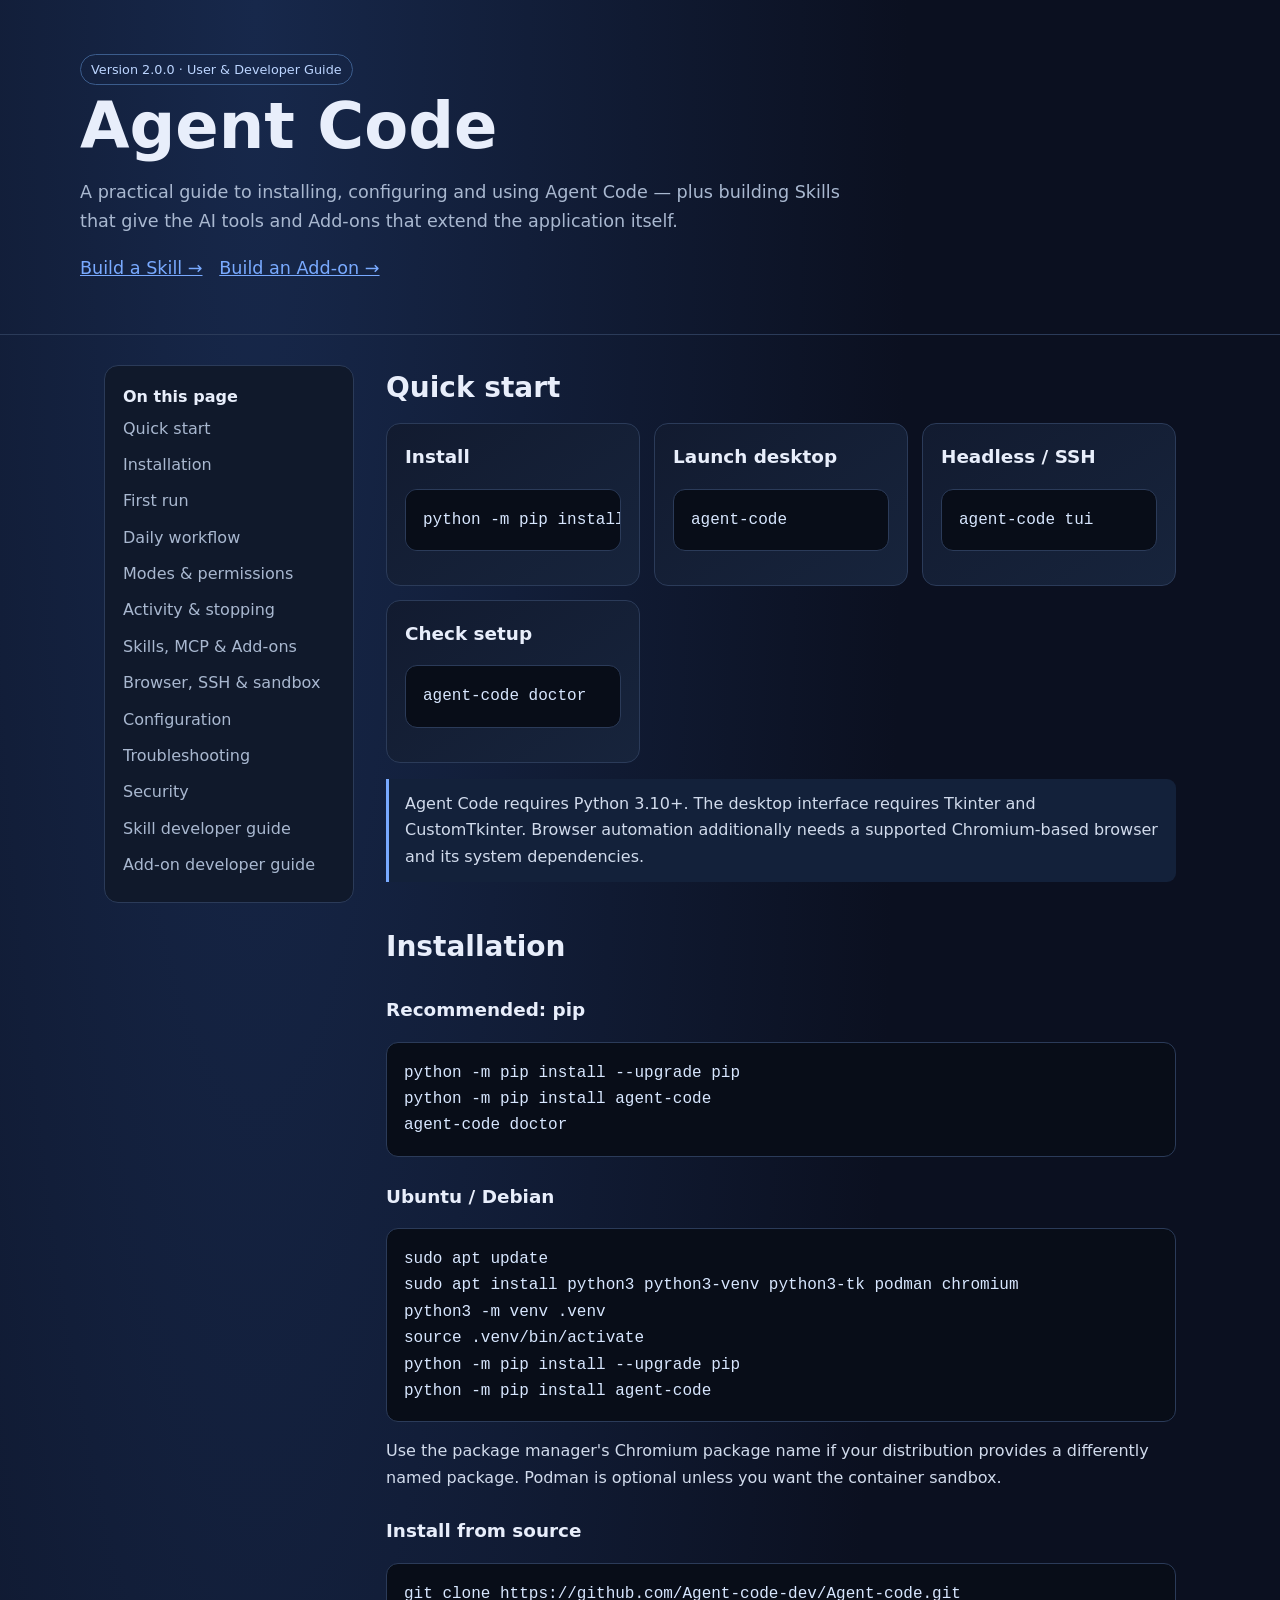
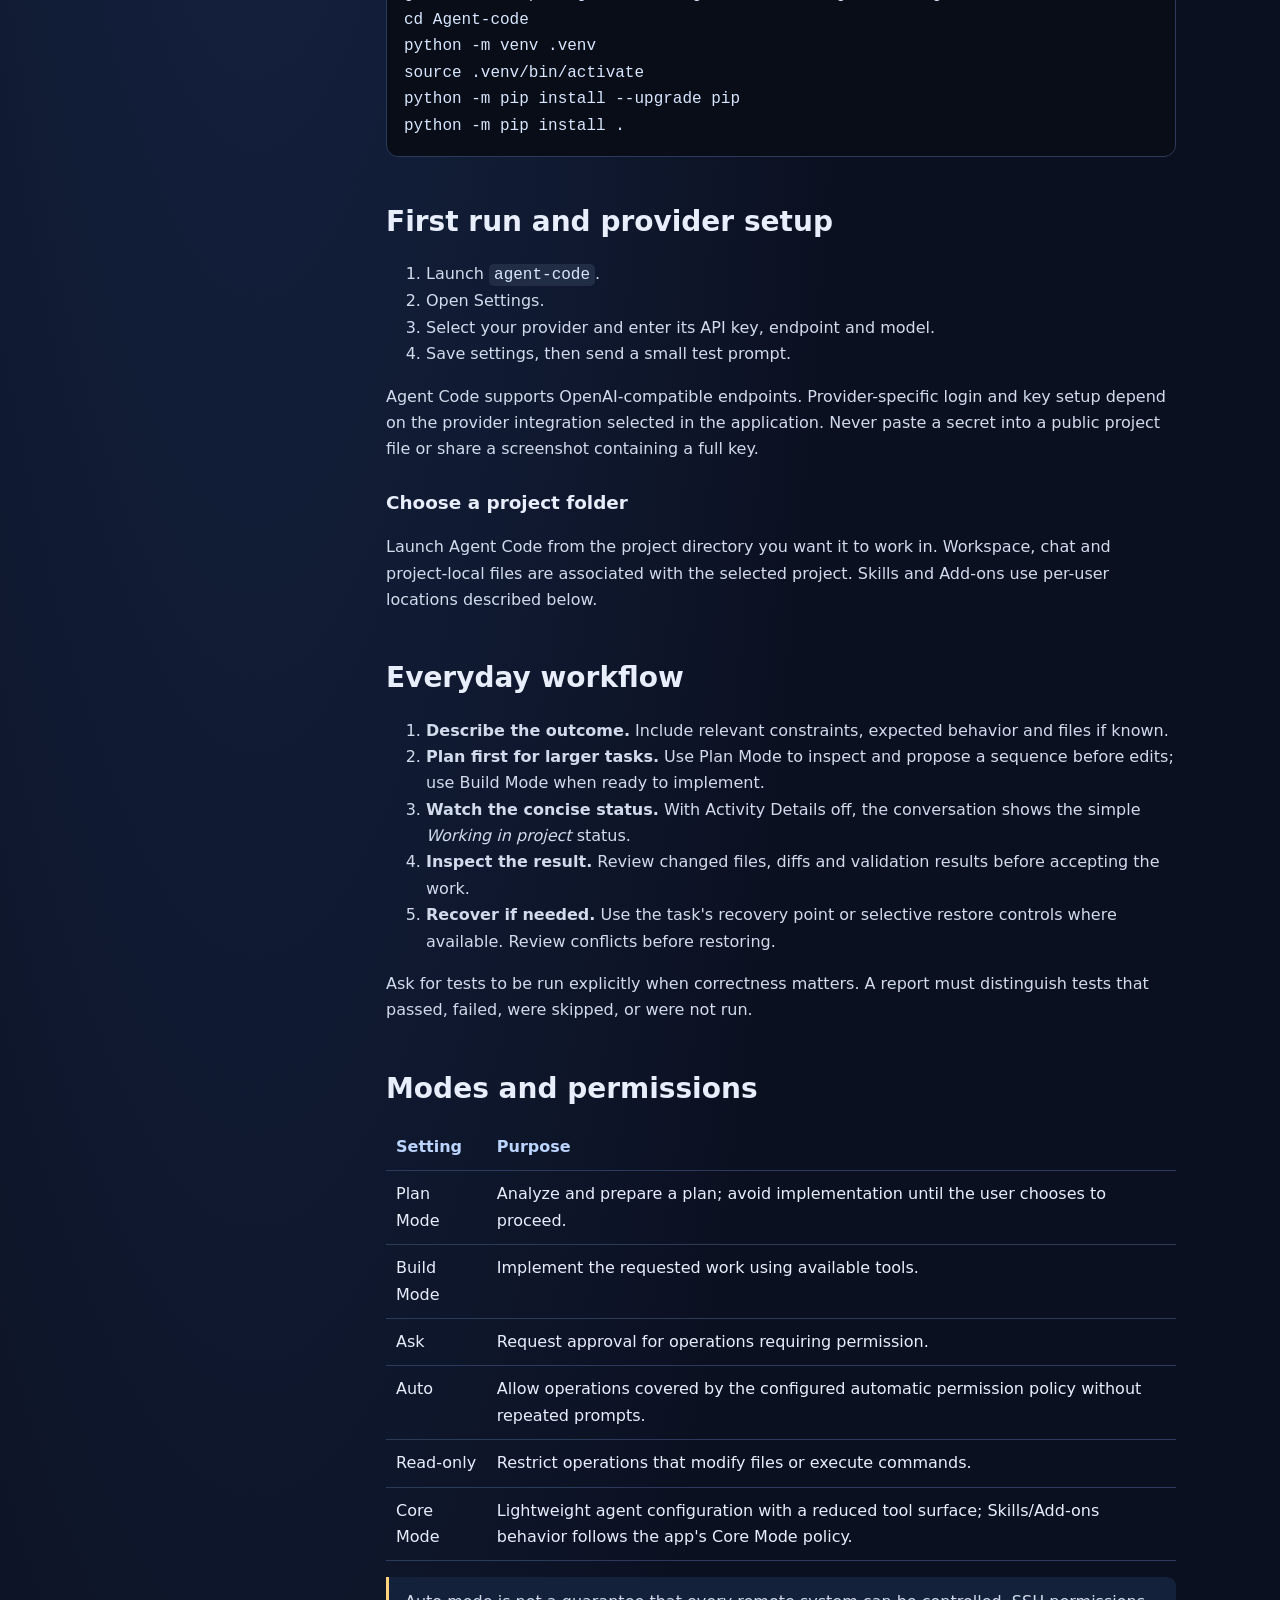
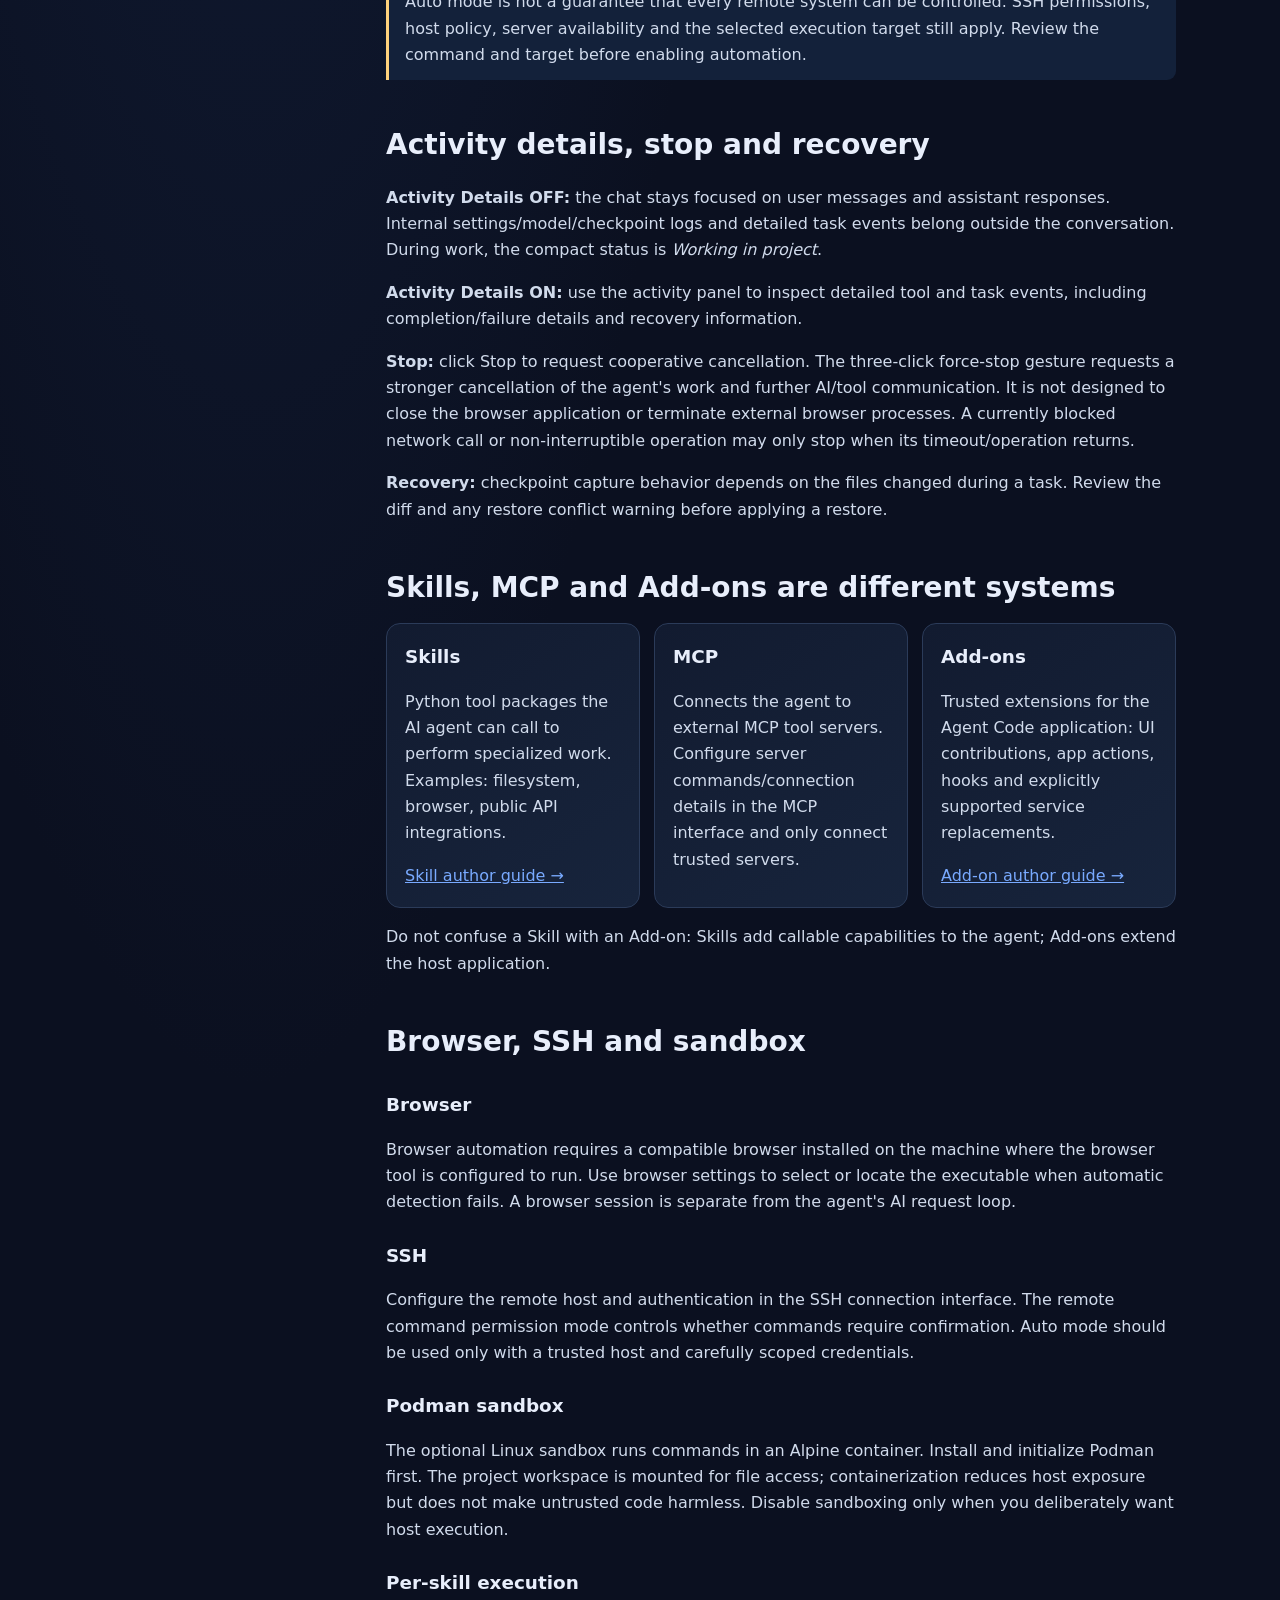
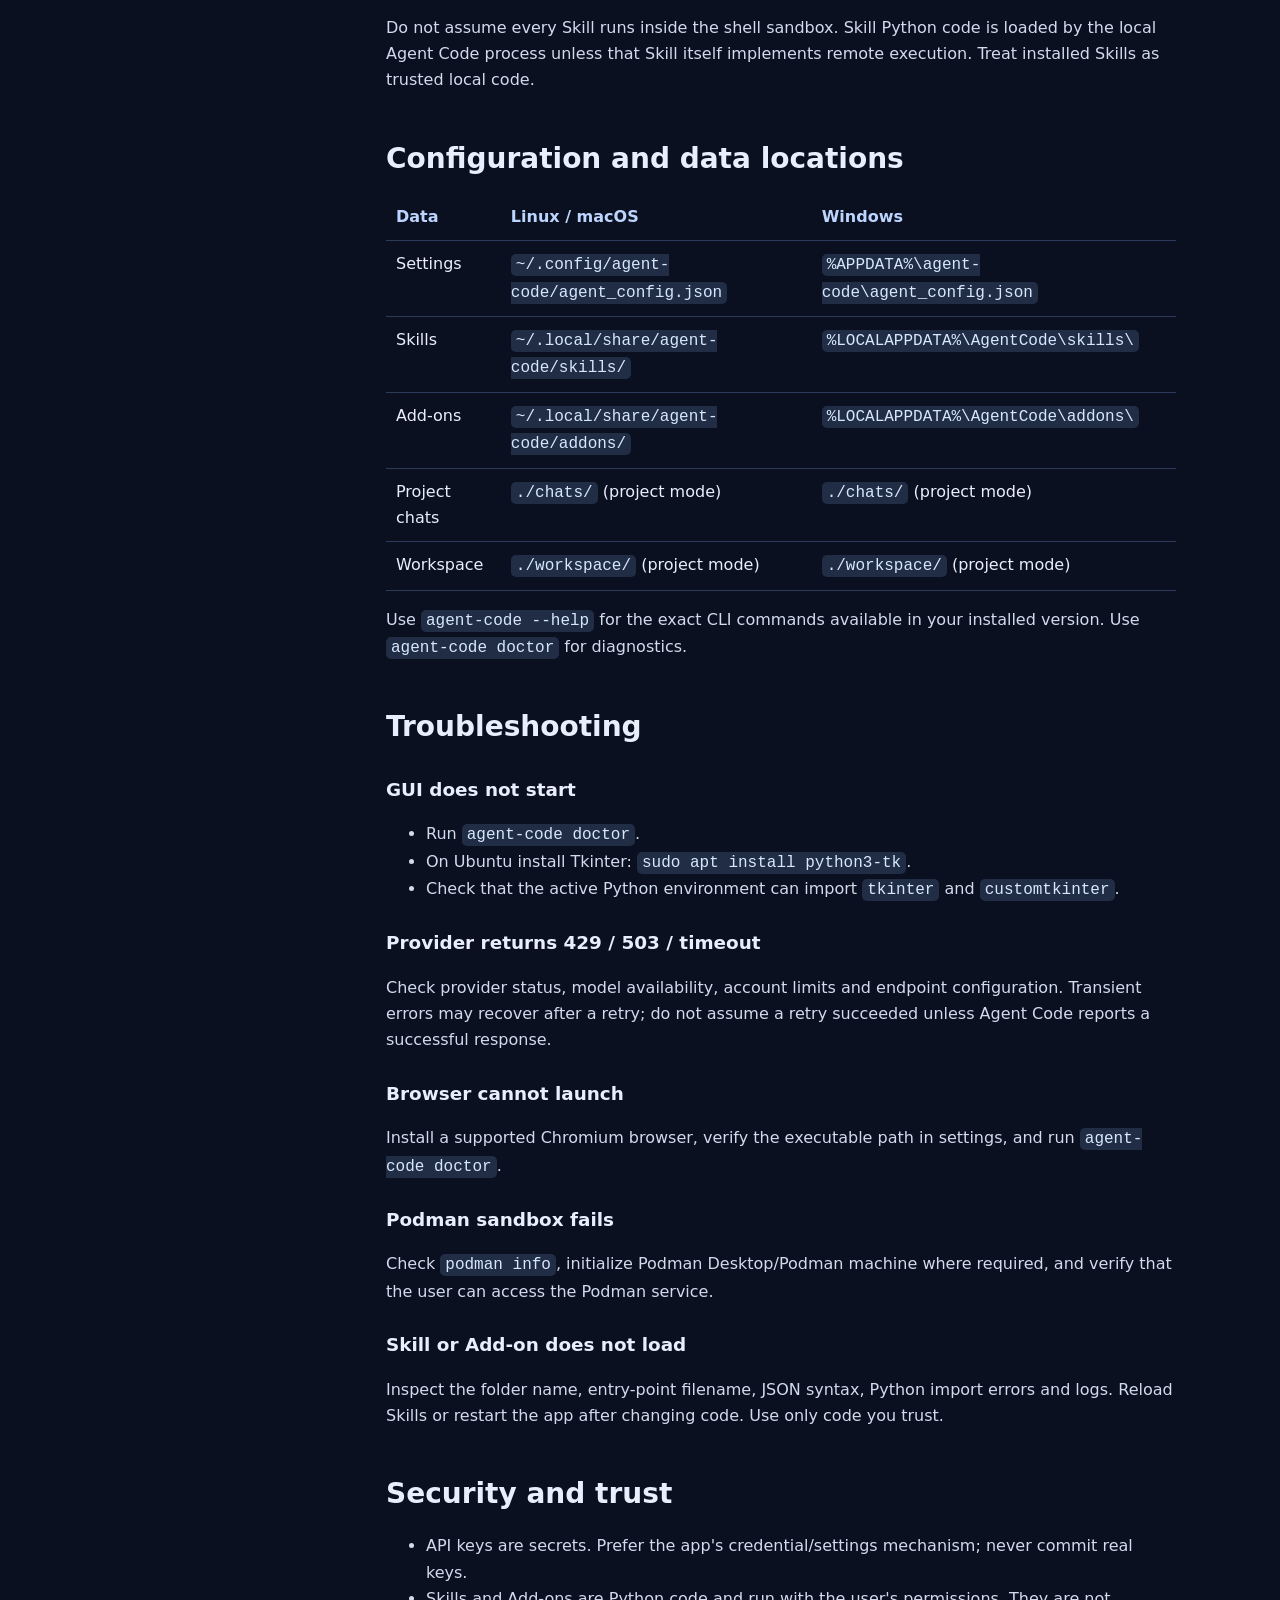
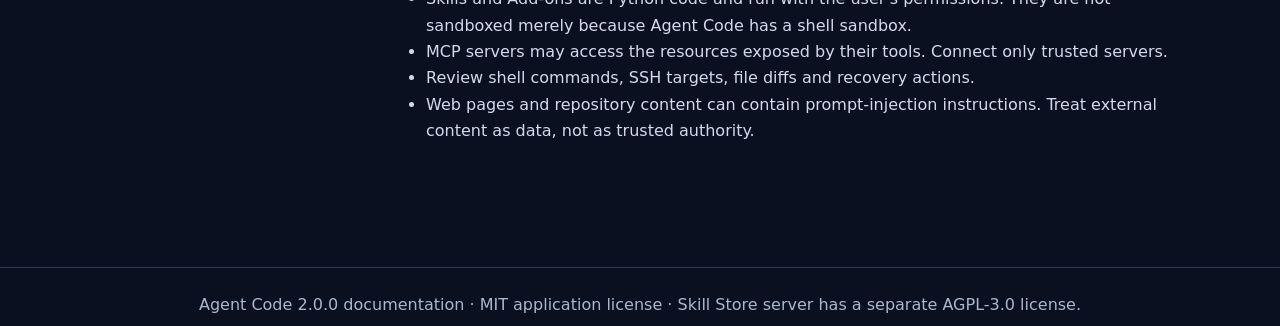
==== docs/index.html @ 047dcd77 "Release Agent Code 2.0.0 Stable" ====
<!doctype html>
<html lang="en"><head><meta charset="utf-8"><meta name="viewport" content="width=device-width,initial-scale=1"><meta name="description" content="Agent Code 2.0 documentation: installation, everyday use, Skills, Add-ons, MCP, permissions, and release workflow"><title>Agent Code 2.0 — Documentation</title><style>
:root{color-scheme:dark;--bg:#0b1020;--panel:#121b30;--panel2:#17243c;--text:#e8eefb;--muted:#a9b8d0;--accent:#79aaff;--line:#2b3b59;--good:#75d6ad;--warn:#ffd27c}*{box-sizing:border-box}body{margin:0;background:radial-gradient(ellipse at 20% 0,#17284b 0,transparent 45%),var(--bg);color:var(--text);font:16px/1.65 system-ui,-apple-system,Segoe UI,sans-serif}a{color:var(--accent)}header{padding:54px max(24px,calc((100% - 1120px)/2)) 34px;border-bottom:1px solid var(--line)}header h1{font-size:clamp(2.2rem,6vw,4rem);line-height:1.05;margin:8px 0}header p{max-width:760px;color:var(--muted);font-size:1.1rem}.badge{display:inline-block;padding:4px 10px;border:1px solid #3b5c8c;border-radius:999px;color:#bcd5ff;font-size:.8rem}main{max-width:1120px;margin:auto;padding:30px 24px 80px;display:grid;grid-template-columns:250px minmax(0,1fr);gap:32px}nav{position:sticky;top:18px;align-self:start;background:#10192b;border:1px solid var(--line);border-radius:14px;padding:18px}nav a{display:block;text-decoration:none;padding:5px 0;color:var(--muted)}nav a:hover{color:white}article{min-width:0}section{scroll-margin-top:20px;margin:0 0 42px}h2{font-size:1.75rem;margin:0 0 12px}h3{font-size:1.15rem;margin:25px 0 8px}p,li{color:#d1dbec}code{font-family:ui-monospace,SFMono-Regular,Consolas,monospace;background:#202d45;padding:2px 5px;border-radius:5px;color:#d8e7ff}pre{overflow:auto;background:#080d18;border:1px solid var(--line);padding:17px;border-radius:12px;color:#d9e7ff}pre code{background:none;padding:0}.grid{display:grid;grid-template-columns:repeat(auto-fit,minmax(220px,1fr));gap:14px}.card{background:linear-gradient(145deg,var(--panel),var(--panel2));border:1px solid var(--line);border-radius:14px;padding:18px}.card h3{margin:0 0 7px}.note{border-left:3px solid var(--accent);background:#13213a;padding:12px 16px;border-radius:0 9px 9px 0}.warning{border-left-color:var(--warn)}.ok{color:var(--good)}table{width:100%;border-collapse:collapse;display:block;overflow:auto}td,th{text-align:left;padding:10px;border-bottom:1px solid var(--line);vertical-align:top}th{color:#bcd5ff}footer{border-top:1px solid var(--line);padding:24px;text-align:center;color:var(--muted)}@media(max-width:800px){main{display:block}nav{position:static;margin-bottom:25px}header{padding:38px 24px}}
</style></head><body><header><span class="badge">Version 2.0.0 · User & Developer Guide</span><h1>Agent Code</h1><p>A practical guide to installing, configuring and using Agent Code — plus building Skills that give the AI tools and Add-ons that extend the application itself.</p><p><a href="skills.html">Build a Skill →</a> &nbsp; <a href="addons.html">Build an Add-on →</a></p></header><main><nav><strong>On this page</strong><a href="#start">Quick start</a><a href="#install">Installation</a><a href="#first-run">First run</a><a href="#workflow">Daily workflow</a><a href="#modes">Modes & permissions</a><a href="#activity">Activity & stopping</a><a href="#skills">Skills, MCP & Add-ons</a><a href="#browser">Browser, SSH & sandbox</a><a href="#settings">Configuration</a><a href="#troubleshooting">Troubleshooting</a><a href="#privacy">Security</a><a href="skills.html">Skill developer guide</a><a href="addons.html">Add-on developer guide</a></nav><article>
<section id="start"><h2>Quick start</h2><div class="grid"><div class="card"><h3>Install</h3><pre><code>python -m pip install agent-code</code></pre></div><div class="card"><h3>Launch desktop</h3><pre><code>agent-code</code></pre></div><div class="card"><h3>Headless / SSH</h3><pre><code>agent-code tui</code></pre></div><div class="card"><h3>Check setup</h3><pre><code>agent-code doctor</code></pre></div></div><p class="note">Agent Code requires Python 3.10+. The desktop interface requires Tkinter and CustomTkinter. Browser automation additionally needs a supported Chromium-based browser and its system dependencies.</p></section>
<section id="install"><h2>Installation</h2><h3>Recommended: pip</h3><pre><code>python -m pip install --upgrade pip
python -m pip install agent-code
agent-code doctor</code></pre><h3>Ubuntu / Debian</h3><pre><code>sudo apt update
sudo apt install python3 python3-venv python3-tk podman chromium
python3 -m venv .venv
source .venv/bin/activate
python -m pip install --upgrade pip
python -m pip install agent-code</code></pre><p>Use the package manager's Chromium package name if your distribution provides a differently named package. Podman is optional unless you want the container sandbox.</p><h3>Install from source</h3><pre><code>git clone https://github.com/Agent-code-dev/Agent-code.git
cd Agent-code
python -m venv .venv
source .venv/bin/activate
python -m pip install --upgrade pip
python -m pip install .</code></pre></section>
<section id="first-run"><h2>First run and provider setup</h2><ol><li>Launch <code>agent-code</code>.</li><li>Open Settings.</li><li>Select your provider and enter its API key, endpoint and model.</li><li>Save settings, then send a small test prompt.</li></ol><p>Agent Code supports OpenAI-compatible endpoints. Provider-specific login and key setup depend on the provider integration selected in the application. Never paste a secret into a public project file or share a screenshot containing a full key.</p><h3>Choose a project folder</h3><p>Launch Agent Code from the project directory you want it to work in. Workspace, chat and project-local files are associated with the selected project. Skills and Add-ons use per-user locations described below.</p></section>
<section id="workflow"><h2>Everyday workflow</h2><ol><li><strong>Describe the outcome.</strong> Include relevant constraints, expected behavior and files if known.</li><li><strong>Plan first for larger tasks.</strong> Use Plan Mode to inspect and propose a sequence before edits; use Build Mode when ready to implement.</li><li><strong>Watch the concise status.</strong> With Activity Details off, the conversation shows the simple <em>Working in project</em> status.</li><li><strong>Inspect the result.</strong> Review changed files, diffs and validation results before accepting the work.</li><li><strong>Recover if needed.</strong> Use the task's recovery point or selective restore controls where available. Review conflicts before restoring.</li></ol><p>Ask for tests to be run explicitly when correctness matters. A report must distinguish tests that passed, failed, were skipped, or were not run.</p></section>
<section id="modes"><h2>Modes and permissions</h2><table><tr><th>Setting</th><th>Purpose</th></tr><tr><td>Plan Mode</td><td>Analyze and prepare a plan; avoid implementation until the user chooses to proceed.</td></tr><tr><td>Build Mode</td><td>Implement the requested work using available tools.</td></tr><tr><td>Ask</td><td>Request approval for operations requiring permission.</td></tr><tr><td>Auto</td><td>Allow operations covered by the configured automatic permission policy without repeated prompts.</td></tr><tr><td>Read-only</td><td>Restrict operations that modify files or execute commands.</td></tr><tr><td>Core Mode</td><td>Lightweight agent configuration with a reduced tool surface; Skills/Add-ons behavior follows the app's Core Mode policy.</td></tr></table><p class="note warning">Auto mode is not a guarantee that every remote system can be controlled. SSH permissions, host policy, server availability and the selected execution target still apply. Review the command and target before enabling automation.</p></section>
<section id="activity"><h2>Activity details, stop and recovery</h2><p><strong>Activity Details OFF:</strong> the chat stays focused on user messages and assistant responses. Internal settings/model/checkpoint logs and detailed task events belong outside the conversation. During work, the compact status is <em>Working in project</em>.</p><p><strong>Activity Details ON:</strong> use the activity panel to inspect detailed tool and task events, including completion/failure details and recovery information.</p><p><strong>Stop:</strong> click Stop to request cooperative cancellation. The three-click force-stop gesture requests a stronger cancellation of the agent's work and further AI/tool communication. It is not designed to close the browser application or terminate external browser processes. A currently blocked network call or non-interruptible operation may only stop when its timeout/operation returns.</p><p><strong>Recovery:</strong> checkpoint capture behavior depends on the files changed during a task. Review the diff and any restore conflict warning before applying a restore.</p></section>
<section id="skills"><h2>Skills, MCP and Add-ons are different systems</h2><div class="grid"><div class="card"><h3>Skills</h3><p>Python tool packages the AI agent can call to perform specialized work. Examples: filesystem, browser, public API integrations.</p><a href="skills.html">Skill author guide →</a></div><div class="card"><h3>MCP</h3><p>Connects the agent to external MCP tool servers. Configure server commands/connection details in the MCP interface and only connect trusted servers.</p></div><div class="card"><h3>Add-ons</h3><p>Trusted extensions for the Agent Code application: UI contributions, app actions, hooks and explicitly supported service replacements.</p><a href="addons.html">Add-on author guide →</a></div></div><p>Do not confuse a Skill with an Add-on: Skills add callable capabilities to the agent; Add-ons extend the host application.</p></section>
<section id="browser"><h2>Browser, SSH and sandbox</h2><h3>Browser</h3><p>Browser automation requires a compatible browser installed on the machine where the browser tool is configured to run. Use browser settings to select or locate the executable when automatic detection fails. A browser session is separate from the agent's AI request loop.</p><h3>SSH</h3><p>Configure the remote host and authentication in the SSH connection interface. The remote command permission mode controls whether commands require confirmation. Auto mode should be used only with a trusted host and carefully scoped credentials.</p><h3>Podman sandbox</h3><p>The optional Linux sandbox runs commands in an Alpine container. Install and initialize Podman first. The project workspace is mounted for file access; containerization reduces host exposure but does not make untrusted code harmless. Disable sandboxing only when you deliberately want host execution.</p><h3>Per-skill execution</h3><p>Do not assume every Skill runs inside the shell sandbox. Skill Python code is loaded by the local Agent Code process unless that Skill itself implements remote execution. Treat installed Skills as trusted local code.</p></section>
<section id="settings"><h2>Configuration and data locations</h2><table><tr><th>Data</th><th>Linux / macOS</th><th>Windows</th></tr><tr><td>Settings</td><td><code>~/.config/agent-code/agent_config.json</code></td><td><code>%APPDATA%\agent-code\agent_config.json</code></td></tr><tr><td>Skills</td><td><code>~/.local/share/agent-code/skills/</code></td><td><code>%LOCALAPPDATA%\AgentCode\skills\</code></td></tr><tr><td>Add-ons</td><td><code>~/.local/share/agent-code/addons/</code></td><td><code>%LOCALAPPDATA%\AgentCode\addons\</code></td></tr><tr><td>Project chats</td><td><code>./chats/</code> (project mode)</td><td><code>./chats/</code> (project mode)</td></tr><tr><td>Workspace</td><td><code>./workspace/</code> (project mode)</td><td><code>./workspace/</code> (project mode)</td></tr></table><p>Use <code>agent-code --help</code> for the exact CLI commands available in your installed version. Use <code>agent-code doctor</code> for diagnostics.</p></section>
<section id="troubleshooting"><h2>Troubleshooting</h2><h3>GUI does not start</h3><ul><li>Run <code>agent-code doctor</code>.</li><li>On Ubuntu install Tkinter: <code>sudo apt install python3-tk</code>.</li><li>Check that the active Python environment can import <code>tkinter</code> and <code>customtkinter</code>.</li></ul><h3>Provider returns 429 / 503 / timeout</h3><p>Check provider status, model availability, account limits and endpoint configuration. Transient errors may recover after a retry; do not assume a retry succeeded unless Agent Code reports a successful response.</p><h3>Browser cannot launch</h3><p>Install a supported Chromium browser, verify the executable path in settings, and run <code>agent-code doctor</code>.</p><h3>Podman sandbox fails</h3><p>Check <code>podman info</code>, initialize Podman Desktop/Podman machine where required, and verify that the user can access the Podman service.</p><h3>Skill or Add-on does not load</h3><p>Inspect the folder name, entry-point filename, JSON syntax, Python import errors and logs. Reload Skills or restart the app after changing code. Use only code you trust.</p></section>
<section id="privacy"><h2>Security and trust</h2><ul><li>API keys are secrets. Prefer the app's credential/settings mechanism; never commit real keys.</li><li>Skills and Add-ons are Python code and run with the user's permissions. They are not sandboxed merely because Agent Code has a shell sandbox.</li><li>MCP servers may access the resources exposed by their tools. Connect only trusted servers.</li><li>Review shell commands, SSH targets, file diffs and recovery actions.</li><li>Web pages and repository content can contain prompt-injection instructions. Treat external content as data, not as trusted authority.</li></ul></section>
</article></main><footer>Agent Code 2.0.0 documentation · MIT application license · Skill Store server has a separate AGPL-3.0 license.</footer></body></html>
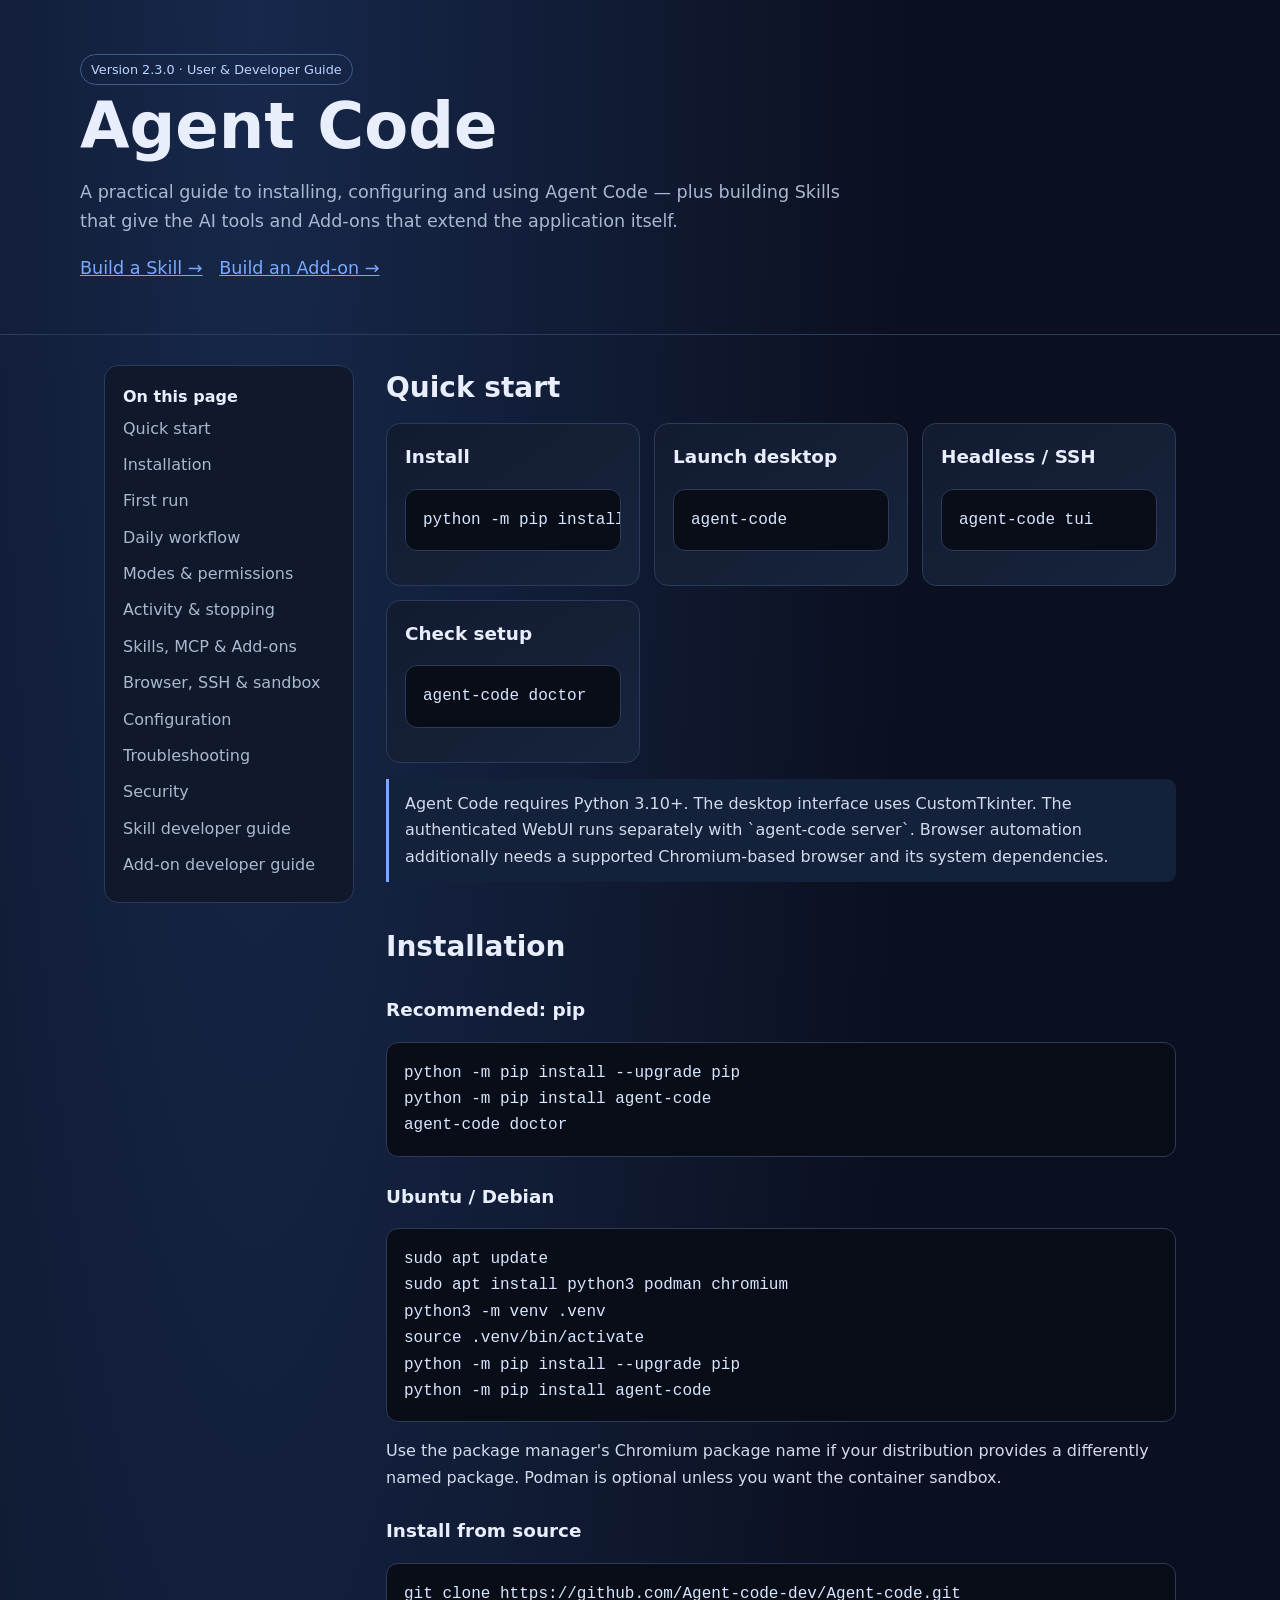
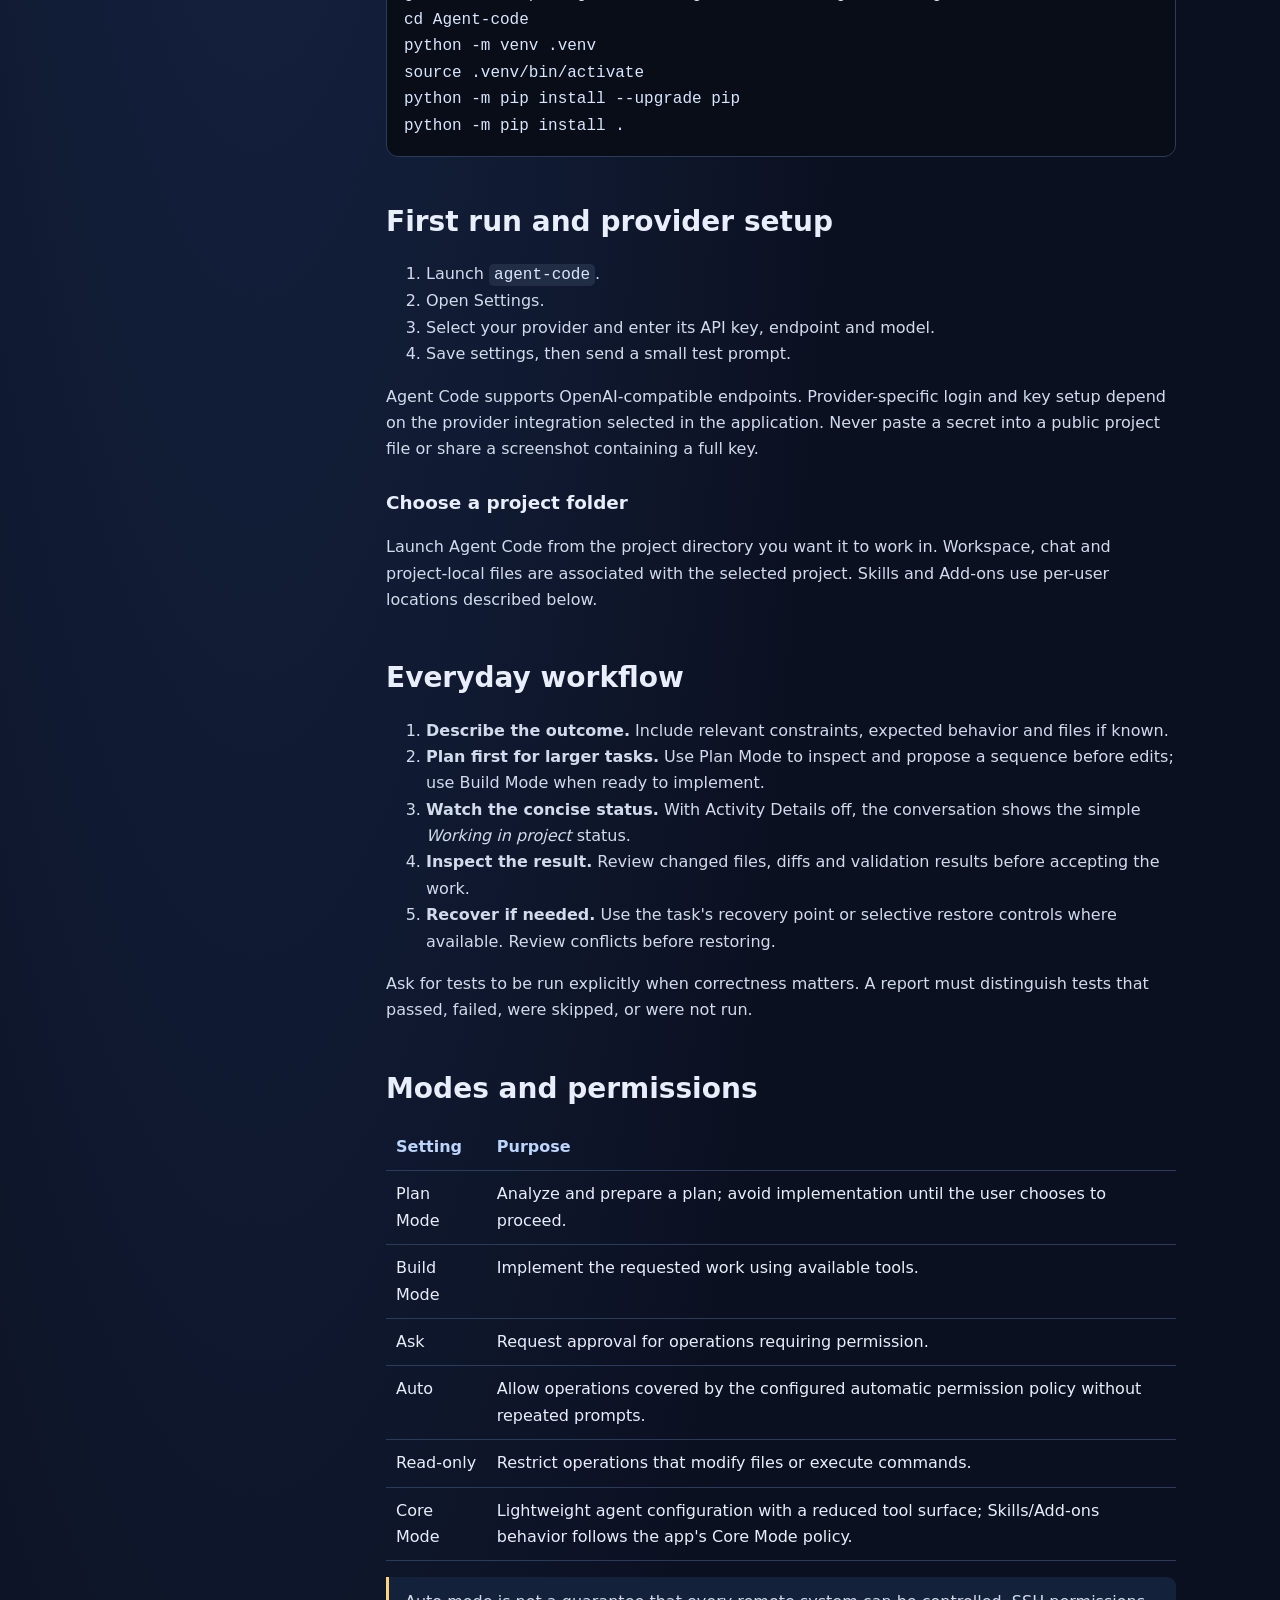
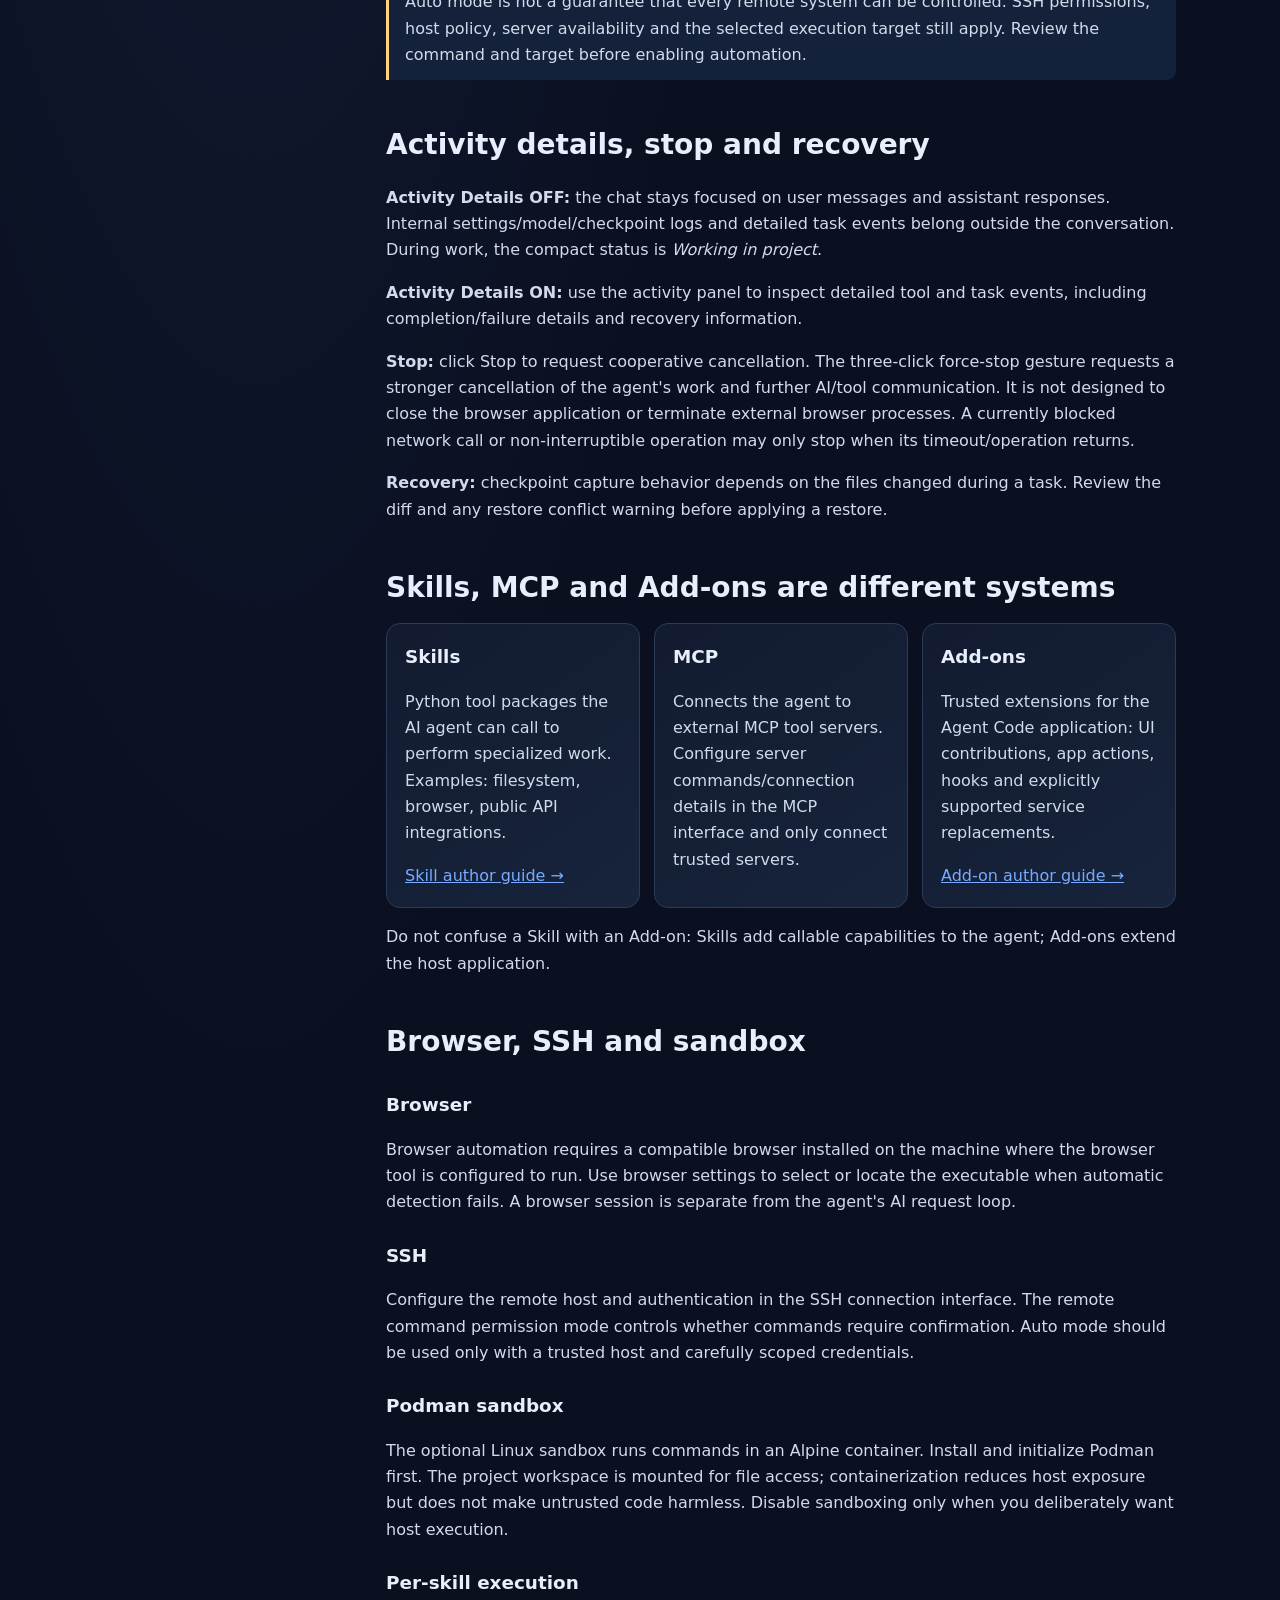
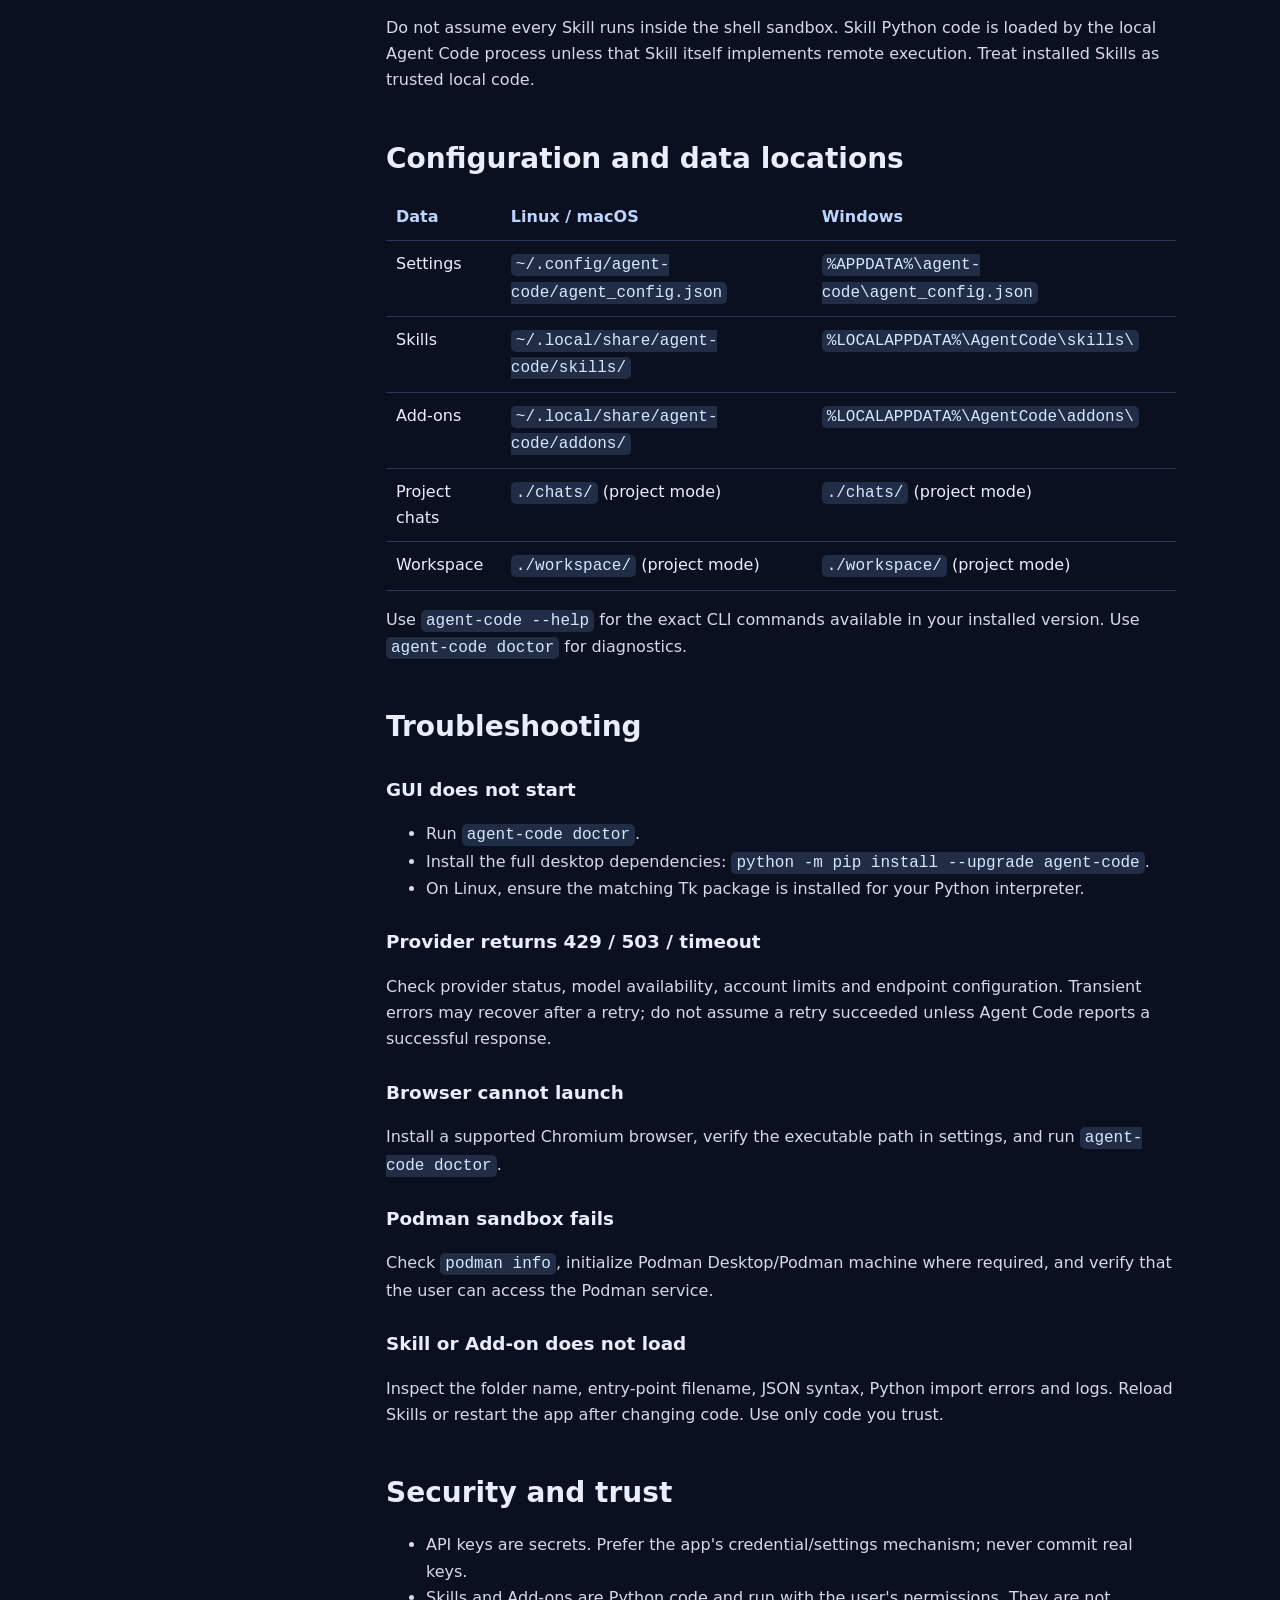
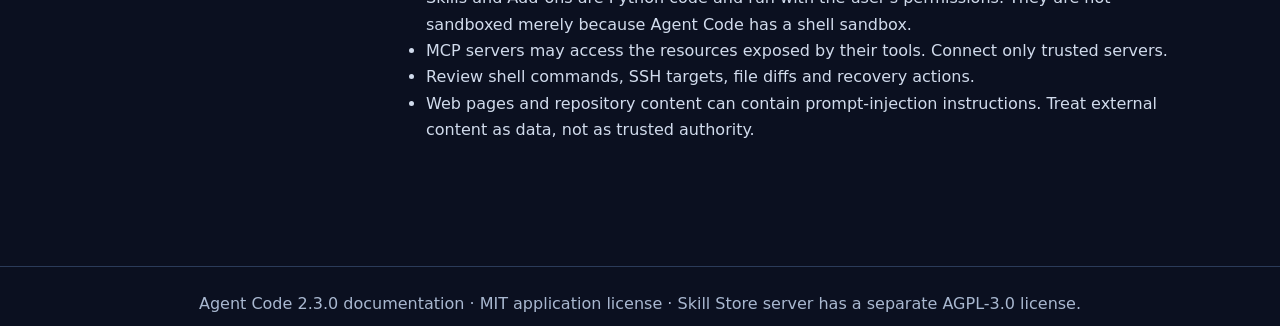
==== commit a79b59c7: "Release Agent Code 2.3.0" ====
--- a/docs/index.html
+++ b/docs/index.html
@@ -1,12 +1,12 @@
 <!doctype html>
 <html lang="en"><head><meta charset="utf-8"><meta name="viewport" content="width=device-width,initial-scale=1"><meta name="description" content="Agent Code 2.0 documentation: installation, everyday use, Skills, Add-ons, MCP, permissions, and release workflow"><title>Agent Code 2.0 — Documentation</title><style>
 :root{color-scheme:dark;--bg:#0b1020;--panel:#121b30;--panel2:#17243c;--text:#e8eefb;--muted:#a9b8d0;--accent:#79aaff;--line:#2b3b59;--good:#75d6ad;--warn:#ffd27c}*{box-sizing:border-box}body{margin:0;background:radial-gradient(ellipse at 20% 0,#17284b 0,transparent 45%),var(--bg);color:var(--text);font:16px/1.65 system-ui,-apple-system,Segoe UI,sans-serif}a{color:var(--accent)}header{padding:54px max(24px,calc((100% - 1120px)/2)) 34px;border-bottom:1px solid var(--line)}header h1{font-size:clamp(2.2rem,6vw,4rem);line-height:1.05;margin:8px 0}header p{max-width:760px;color:var(--muted);font-size:1.1rem}.badge{display:inline-block;padding:4px 10px;border:1px solid #3b5c8c;border-radius:999px;color:#bcd5ff;font-size:.8rem}main{max-width:1120px;margin:auto;padding:30px 24px 80px;display:grid;grid-template-columns:250px minmax(0,1fr);gap:32px}nav{position:sticky;top:18px;align-self:start;background:#10192b;border:1px solid var(--line);border-radius:14px;padding:18px}nav a{display:block;text-decoration:none;padding:5px 0;color:var(--muted)}nav a:hover{color:white}article{min-width:0}section{scroll-margin-top:20px;margin:0 0 42px}h2{font-size:1.75rem;margin:0 0 12px}h3{font-size:1.15rem;margin:25px 0 8px}p,li{color:#d1dbec}code{font-family:ui-monospace,SFMono-Regular,Consolas,monospace;background:#202d45;padding:2px 5px;border-radius:5px;color:#d8e7ff}pre{overflow:auto;background:#080d18;border:1px solid var(--line);padding:17px;border-radius:12px;color:#d9e7ff}pre code{background:none;padding:0}.grid{display:grid;grid-template-columns:repeat(auto-fit,minmax(220px,1fr));gap:14px}.card{background:linear-gradient(145deg,var(--panel),var(--panel2));border:1px solid var(--line);border-radius:14px;padding:18px}.card h3{margin:0 0 7px}.note{border-left:3px solid var(--accent);background:#13213a;padding:12px 16px;border-radius:0 9px 9px 0}.warning{border-left-color:var(--warn)}.ok{color:var(--good)}table{width:100%;border-collapse:collapse;display:block;overflow:auto}td,th{text-align:left;padding:10px;border-bottom:1px solid var(--line);vertical-align:top}th{color:#bcd5ff}footer{border-top:1px solid var(--line);padding:24px;text-align:center;color:var(--muted)}@media(max-width:800px){main{display:block}nav{position:static;margin-bottom:25px}header{padding:38px 24px}}
-</style></head><body><header><span class="badge">Version 2.0.0 · User & Developer Guide</span><h1>Agent Code</h1><p>A practical guide to installing, configuring and using Agent Code — plus building Skills that give the AI tools and Add-ons that extend the application itself.</p><p><a href="skills.html">Build a Skill →</a> &nbsp; <a href="addons.html">Build an Add-on →</a></p></header><main><nav><strong>On this page</strong><a href="#start">Quick start</a><a href="#install">Installation</a><a href="#first-run">First run</a><a href="#workflow">Daily workflow</a><a href="#modes">Modes & permissions</a><a href="#activity">Activity & stopping</a><a href="#skills">Skills, MCP & Add-ons</a><a href="#browser">Browser, SSH & sandbox</a><a href="#settings">Configuration</a><a href="#troubleshooting">Troubleshooting</a><a href="#privacy">Security</a><a href="skills.html">Skill developer guide</a><a href="addons.html">Add-on developer guide</a></nav><article>
-<section id="start"><h2>Quick start</h2><div class="grid"><div class="card"><h3>Install</h3><pre><code>python -m pip install agent-code</code></pre></div><div class="card"><h3>Launch desktop</h3><pre><code>agent-code</code></pre></div><div class="card"><h3>Headless / SSH</h3><pre><code>agent-code tui</code></pre></div><div class="card"><h3>Check setup</h3><pre><code>agent-code doctor</code></pre></div></div><p class="note">Agent Code requires Python 3.10+. The desktop interface requires Tkinter and CustomTkinter. Browser automation additionally needs a supported Chromium-based browser and its system dependencies.</p></section>
+</style></head><body><header><span class="badge">Version 2.3.0 · User & Developer Guide</span><h1>Agent Code</h1><p>A practical guide to installing, configuring and using Agent Code — plus building Skills that give the AI tools and Add-ons that extend the application itself.</p><p><a href="skills.html">Build a Skill →</a> &nbsp; <a href="addons.html">Build an Add-on →</a></p></header><main><nav><strong>On this page</strong><a href="#start">Quick start</a><a href="#install">Installation</a><a href="#first-run">First run</a><a href="#workflow">Daily workflow</a><a href="#modes">Modes & permissions</a><a href="#activity">Activity & stopping</a><a href="#skills">Skills, MCP & Add-ons</a><a href="#browser">Browser, SSH & sandbox</a><a href="#settings">Configuration</a><a href="#troubleshooting">Troubleshooting</a><a href="#privacy">Security</a><a href="skills.html">Skill developer guide</a><a href="addons.html">Add-on developer guide</a></nav><article>
+<section id="start"><h2>Quick start</h2><div class="grid"><div class="card"><h3>Install</h3><pre><code>python -m pip install agent-code</code></pre></div><div class="card"><h3>Launch desktop</h3><pre><code>agent-code</code></pre></div><div class="card"><h3>Headless / SSH</h3><pre><code>agent-code tui</code></pre></div><div class="card"><h3>Check setup</h3><pre><code>agent-code doctor</code></pre></div></div><p class="note">Agent Code requires Python 3.10+. The desktop interface uses CustomTkinter. The authenticated WebUI runs separately with `agent-code server`. Browser automation additionally needs a supported Chromium-based browser and its system dependencies.</p></section>
 <section id="install"><h2>Installation</h2><h3>Recommended: pip</h3><pre><code>python -m pip install --upgrade pip
 python -m pip install agent-code
 agent-code doctor</code></pre><h3>Ubuntu / Debian</h3><pre><code>sudo apt update
-sudo apt install python3 python3-venv python3-tk podman chromium
+sudo apt install python3 podman chromium
 python3 -m venv .venv
 source .venv/bin/activate
 python -m pip install --upgrade pip
@@ -23,6 +23,6 @@
 <section id="skills"><h2>Skills, MCP and Add-ons are different systems</h2><div class="grid"><div class="card"><h3>Skills</h3><p>Python tool packages the AI agent can call to perform specialized work. Examples: filesystem, browser, public API integrations.</p><a href="skills.html">Skill author guide →</a></div><div class="card"><h3>MCP</h3><p>Connects the agent to external MCP tool servers. Configure server commands/connection details in the MCP interface and only connect trusted servers.</p></div><div class="card"><h3>Add-ons</h3><p>Trusted extensions for the Agent Code application: UI contributions, app actions, hooks and explicitly supported service replacements.</p><a href="addons.html">Add-on author guide →</a></div></div><p>Do not confuse a Skill with an Add-on: Skills add callable capabilities to the agent; Add-ons extend the host application.</p></section>
 <section id="browser"><h2>Browser, SSH and sandbox</h2><h3>Browser</h3><p>Browser automation requires a compatible browser installed on the machine where the browser tool is configured to run. Use browser settings to select or locate the executable when automatic detection fails. A browser session is separate from the agent's AI request loop.</p><h3>SSH</h3><p>Configure the remote host and authentication in the SSH connection interface. The remote command permission mode controls whether commands require confirmation. Auto mode should be used only with a trusted host and carefully scoped credentials.</p><h3>Podman sandbox</h3><p>The optional Linux sandbox runs commands in an Alpine container. Install and initialize Podman first. The project workspace is mounted for file access; containerization reduces host exposure but does not make untrusted code harmless. Disable sandboxing only when you deliberately want host execution.</p><h3>Per-skill execution</h3><p>Do not assume every Skill runs inside the shell sandbox. Skill Python code is loaded by the local Agent Code process unless that Skill itself implements remote execution. Treat installed Skills as trusted local code.</p></section>
 <section id="settings"><h2>Configuration and data locations</h2><table><tr><th>Data</th><th>Linux / macOS</th><th>Windows</th></tr><tr><td>Settings</td><td><code>~/.config/agent-code/agent_config.json</code></td><td><code>%APPDATA%\agent-code\agent_config.json</code></td></tr><tr><td>Skills</td><td><code>~/.local/share/agent-code/skills/</code></td><td><code>%LOCALAPPDATA%\AgentCode\skills\</code></td></tr><tr><td>Add-ons</td><td><code>~/.local/share/agent-code/addons/</code></td><td><code>%LOCALAPPDATA%\AgentCode\addons\</code></td></tr><tr><td>Project chats</td><td><code>./chats/</code> (project mode)</td><td><code>./chats/</code> (project mode)</td></tr><tr><td>Workspace</td><td><code>./workspace/</code> (project mode)</td><td><code>./workspace/</code> (project mode)</td></tr></table><p>Use <code>agent-code --help</code> for the exact CLI commands available in your installed version. Use <code>agent-code doctor</code> for diagnostics.</p></section>
-<section id="troubleshooting"><h2>Troubleshooting</h2><h3>GUI does not start</h3><ul><li>Run <code>agent-code doctor</code>.</li><li>On Ubuntu install Tkinter: <code>sudo apt install python3-tk</code>.</li><li>Check that the active Python environment can import <code>tkinter</code> and <code>customtkinter</code>.</li></ul><h3>Provider returns 429 / 503 / timeout</h3><p>Check provider status, model availability, account limits and endpoint configuration. Transient errors may recover after a retry; do not assume a retry succeeded unless Agent Code reports a successful response.</p><h3>Browser cannot launch</h3><p>Install a supported Chromium browser, verify the executable path in settings, and run <code>agent-code doctor</code>.</p><h3>Podman sandbox fails</h3><p>Check <code>podman info</code>, initialize Podman Desktop/Podman machine where required, and verify that the user can access the Podman service.</p><h3>Skill or Add-on does not load</h3><p>Inspect the folder name, entry-point filename, JSON syntax, Python import errors and logs. Reload Skills or restart the app after changing code. Use only code you trust.</p></section>
+<section id="troubleshooting"><h2>Troubleshooting</h2><h3>GUI does not start</h3><ul><li>Run <code>agent-code doctor</code>.</li><li>Install the full desktop dependencies: <code>python -m pip install --upgrade agent-code</code>.</li><li>On Linux, ensure the matching Tk package is installed for your Python interpreter.</li></ul><h3>Provider returns 429 / 503 / timeout</h3><p>Check provider status, model availability, account limits and endpoint configuration. Transient errors may recover after a retry; do not assume a retry succeeded unless Agent Code reports a successful response.</p><h3>Browser cannot launch</h3><p>Install a supported Chromium browser, verify the executable path in settings, and run <code>agent-code doctor</code>.</p><h3>Podman sandbox fails</h3><p>Check <code>podman info</code>, initialize Podman Desktop/Podman machine where required, and verify that the user can access the Podman service.</p><h3>Skill or Add-on does not load</h3><p>Inspect the folder name, entry-point filename, JSON syntax, Python import errors and logs. Reload Skills or restart the app after changing code. Use only code you trust.</p></section>
 <section id="privacy"><h2>Security and trust</h2><ul><li>API keys are secrets. Prefer the app's credential/settings mechanism; never commit real keys.</li><li>Skills and Add-ons are Python code and run with the user's permissions. They are not sandboxed merely because Agent Code has a shell sandbox.</li><li>MCP servers may access the resources exposed by their tools. Connect only trusted servers.</li><li>Review shell commands, SSH targets, file diffs and recovery actions.</li><li>Web pages and repository content can contain prompt-injection instructions. Treat external content as data, not as trusted authority.</li></ul></section>
-</article></main><footer>Agent Code 2.0.0 documentation · MIT application license · Skill Store server has a separate AGPL-3.0 license.</footer></body></html>
+</article></main><footer>Agent Code 2.3.0 documentation · MIT application license · Skill Store server has a separate AGPL-3.0 license.</footer></body></html>
